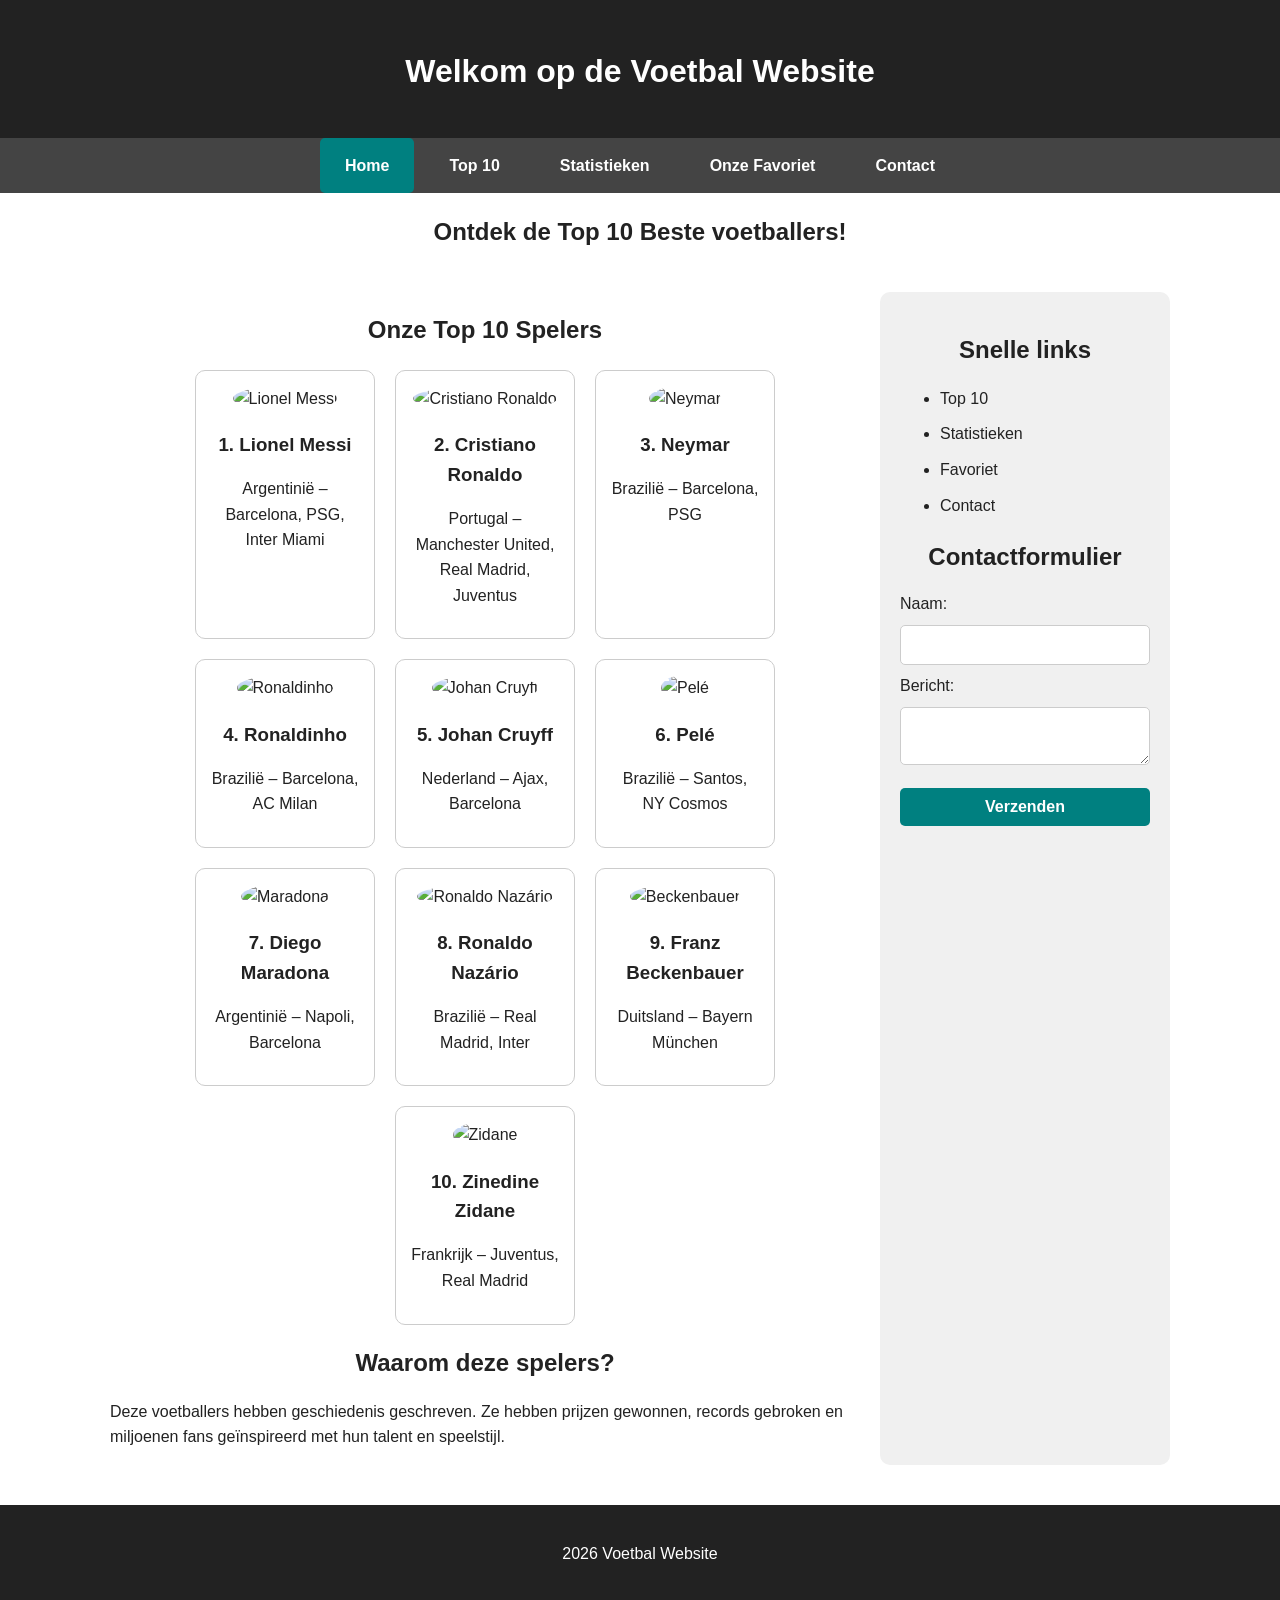
==== index.html @ 408447ed "Add files via upload" ====
<!DOCTYPE html>

<html lang="nl">
<head>
    <meta charset="UTF-8">
    <meta name="viewport" content="width=device-width, initial-scale=1.0">
    <title>Top 10 Beste voetballers - Home</title>
<link rel="stylesheet" href="style.css">
</head>
<body>

<header>
    <h1>Welkom op de Voetbal Website</h1>
</header>

<nav>
    <ul>
        <li><a href="index.html" class="active">Home</a></li>
        <li><a href="top10.html">Top 10</a></li>
        <li><a href="statistieken.html">Statistieken</a></li>
        <li><a href="favoriet.html">Onze Favoriet</a></li>
        <li><a href="contact.html">Contact</a></li>
    </ul>
</nav>

<section class="hero">
    <h2>Ontdek de Top 10 Beste voetballers!</h2>
</section>

<div class="container">
    <main>


    <section>
        <h2>Onze Top 10 Spelers</h2>

        <div class="card-container">
            <div class="card">
                <img src="images/messi.jpg" alt="Lionel Messi">
                <h3>1. Lionel Messi</h3>
                <p>Argentinië – Barcelona, PSG, Inter Miami</p>
            </div>

            <div class="card">
                <img src="images/ronaldo.jpg" alt="Cristiano Ronaldo">
                <h3>2. Cristiano Ronaldo</h3>
                <p>Portugal – Manchester United, Real Madrid, Juventus</p>
            </div>

            <div class="card">
                <img src="images/neymar.jpg" alt="Neymar">
                <h3>3. Neymar</h3>
                <p>Brazilië – Barcelona, PSG</p>
            </div>

            <div class="card">
                <img src="images/ronaldinho.jpg" alt="Ronaldinho">
                <h3>4. Ronaldinho</h3>
                <p>Brazilië – Barcelona, AC Milan</p>
            </div>

            <div class="card">
                <img src="images/cruyff.jpg" alt="Johan Cruyff">
                <h3>5. Johan Cruyff</h3>
                <p>Nederland – Ajax, Barcelona</p>
            </div>

            <div class="card">
                <img src="images/pele.jpg" alt="Pelé">
                <h3>6. Pelé</h3>
                <p>Brazilië – Santos, NY Cosmos</p>
            </div>

            <div class="card">
                <img src="images/maradona.jpg" alt="Maradona">
                <h3>7. Diego Maradona</h3>
                <p>Argentinië – Napoli, Barcelona</p>
            </div>

            <div class="card">
                <img src="images/ronaldo_nazario.jpg" alt="Ronaldo Nazário">
                <h3>8. Ronaldo Nazário</h3>
                <p>Brazilië – Real Madrid, Inter</p>
            </div>

            <div class="card">
                <img src="images/beckenbauer.jpg" alt="Beckenbauer">
                <h3>9. Franz Beckenbauer</h3>
                <p>Duitsland – Bayern München</p>
            </div>

            <div class="card">
                <img src="images/zidane.jpg" alt="Zidane">
                <h3>10. Zinedine Zidane</h3>
                <p>Frankrijk – Juventus, Real Madrid</p>
            </div>
        </div>
    </section>

    <section>
        <h2>Waarom deze spelers?</h2>
        <p>
            Deze voetballers hebben geschiedenis geschreven. Ze hebben prijzen gewonnen,
            records gebroken en miljoenen fans geïnspireerd met hun talent en speelstijl.
        </p>
    </section>

</main>

<aside>
    <h2>Snelle links</h2>
    <ul>
        <li><a href="top10.html">Top 10</a></li>
        <li><a href="statistieken.html">Statistieken</a></li>
        <li><a href="favoriet.html">Favoriet</a></li>
        <li><a href="contact.html">Contact</a></li>
    </ul>

    <h2>Contactformulier</h2>

    <form onsubmit="toonBericht(event)">
        <label>Naam:</label>
        <input type="text" id="naam" required>

        <label>Bericht:</label>
        <textarea id="bericht" required></textarea>

        <input type="submit" value="Verzenden">
    </form>

    <p id="melding"></p>
</aside>

</div>

<footer>
    <p> 2026 Voetbal Website</p>
</footer>

<script src="script.js"></script>

</body>
</html>
---- style.css ----
/* ALGEMEEN */
* {
    box-sizing: border-box;
}

html {
    scroll-behavior: smooth;
}

body {
    font-family: 'Segoe UI', Tahoma, Geneva, Verdana, sans-serif;
    margin: 0;
    background-color: #ffffff;
    color: #222;
    line-height: 1.6;
}

input, textarea, button {
    font-family: inherit;
    font-size: 1rem;
}

h1, h2, h3 {
    font-weight: 600;
    text-align: center;
    margin-bottom: 15px;
}

p {
    margin-bottom: 15px;
}

a {
    text-decoration: none;
    color: inherit;
}

/* HEADER */
header {
    background-color: #222;
    color: white;
    padding: 25px;
}

/* NAV */
nav ul {
    display: flex;
    justify-content: center;
    background-color: #444;
    list-style: none;
    margin: 0;
    padding: 0;
}

nav ul li {
    margin: 0 5px;
}

nav a {
    padding: 15px 25px;
    color: white;
    display: block;
    font-weight: bold;
    border-radius: 5px;
    transition: 0.3s;
}

nav a:hover,
nav a.active {
    background-color: #008080;
}

/* LAYOUT */
.container {
    display: flex;
    gap: 20px;
    max-width: 1100px;
    margin: 40px auto;
    padding: 0 20px;
}

main {
    flex: 3;
}

aside {
    flex: 1;
    background-color: #f0f0f0;
    padding: 20px;
    border-radius: 10px;
}

/* CARDS */
.card-container {
    display: flex;
    flex-wrap: wrap;
    gap: 20px;
    justify-content: center;
    margin-top: 20px;
}

.card {
    background-color: white;
    padding: 15px;
    border-radius: 10px;
    border: 1px solid #ccc;
    text-align: center;
    width: 180px;
    transition: 0.3s;
}

.card:hover {
    transform: translateY(-5px);
}

.card img {
    width: 100px;
    height: 100px;
    border-radius: 50%;
}

/* ⭐ NIEUW: SPELER BLOKKEN (TOP10 PAGINA) */
.speler {
    background-color: #f2f2f2;
    border-radius: 12px;
    padding: 20px;
    margin-bottom: 25px;
    border-left: 6px solid #008080;
    box-shadow: 0 3px 8px rgba(0,0,0,0.1);
    text-align: left;
}

.speler-foto {
    width: 100%;
    max-width: 200px;
    display: block;
    margin: 10px auto 15px auto;
    border-radius: 10px;
}

/* STATS */
.stats {
    display: flex;
    flex-wrap: wrap;
    gap: 15px;
    margin-top: 15px;
}

.stat {
    flex: 1;
    min-width: 150px;
    background: #f9f9f9;
    padding: 15px;
    border-radius: 8px;
    text-align: center;
}

/* FORM */
form input,
form textarea {
    width: 100%;
    padding: 10px;
    margin: 8px 0;
    border-radius: 5px;
    border: 1px solid #ccc;
}

form input[type="submit"] {
    background-color: #008080;
    color: white;
    font-weight: bold;
    cursor: pointer;
    border: none;
}

form input[type="submit"]:hover {
    background-color: #005f5f;
}

/* BUTTONS */
button {
    padding: 10px 15px;
    border-radius: 5px;
    border: none;
    background-color: #008080;
    color: white;
    cursor: pointer;
}

button:hover {
    background-color: #005f5f;
}

/* SOCIALS */
.social-links {
    display: flex;
    gap: 10px;
}

.social-links img {
    width: 40px;
}

/* GALERIJ */
.galerij {
    display: flex;
    flex-wrap: wrap;
    gap: 20px;
    margin: 20px 0;
    justify-content: center;
}

.galerij img {
    width: 100%;
    max-width: 300px;
    border-radius: 10px;
    box-shadow: 0 2px 6px rgba(0,0,0,0.1);
    transition: transform 0.3s;
}

.galerij img:hover {
    transform: scale(1.05);
}

/* FAVORIET */
.favoriet-kaart {
    background-color: white;
    border-radius: 10px;
    padding: 25px;
    border-left: 5px solid #008080;
    box-shadow: 0 2px 6px rgba(0,0,0,0.05);
    margin-bottom: 25px;
    text-align: justify;
}

/* EXTRA INFO */
.highlight {
    background-color: #e8f4f4;
    padding: 15px;
    border-left: 5px solid #008080;
    border-radius: 8px;
    margin: 15px 0;
}

ul li {
    margin-bottom: 10px;
}

/* FOOTER */
footer {
    background-color: #222;
    color: white;
    text-align: center;
    padding: 20px;
}

/* RESPONSIVE */
@media (max-width: 900px) {
    .container {
        flex-direction: column;
    }
}

@media (max-width: 600px) {
    .galerij img {
        max-width: 100%;
    }

    header h1 {
        font-size: 2rem;
    }
}
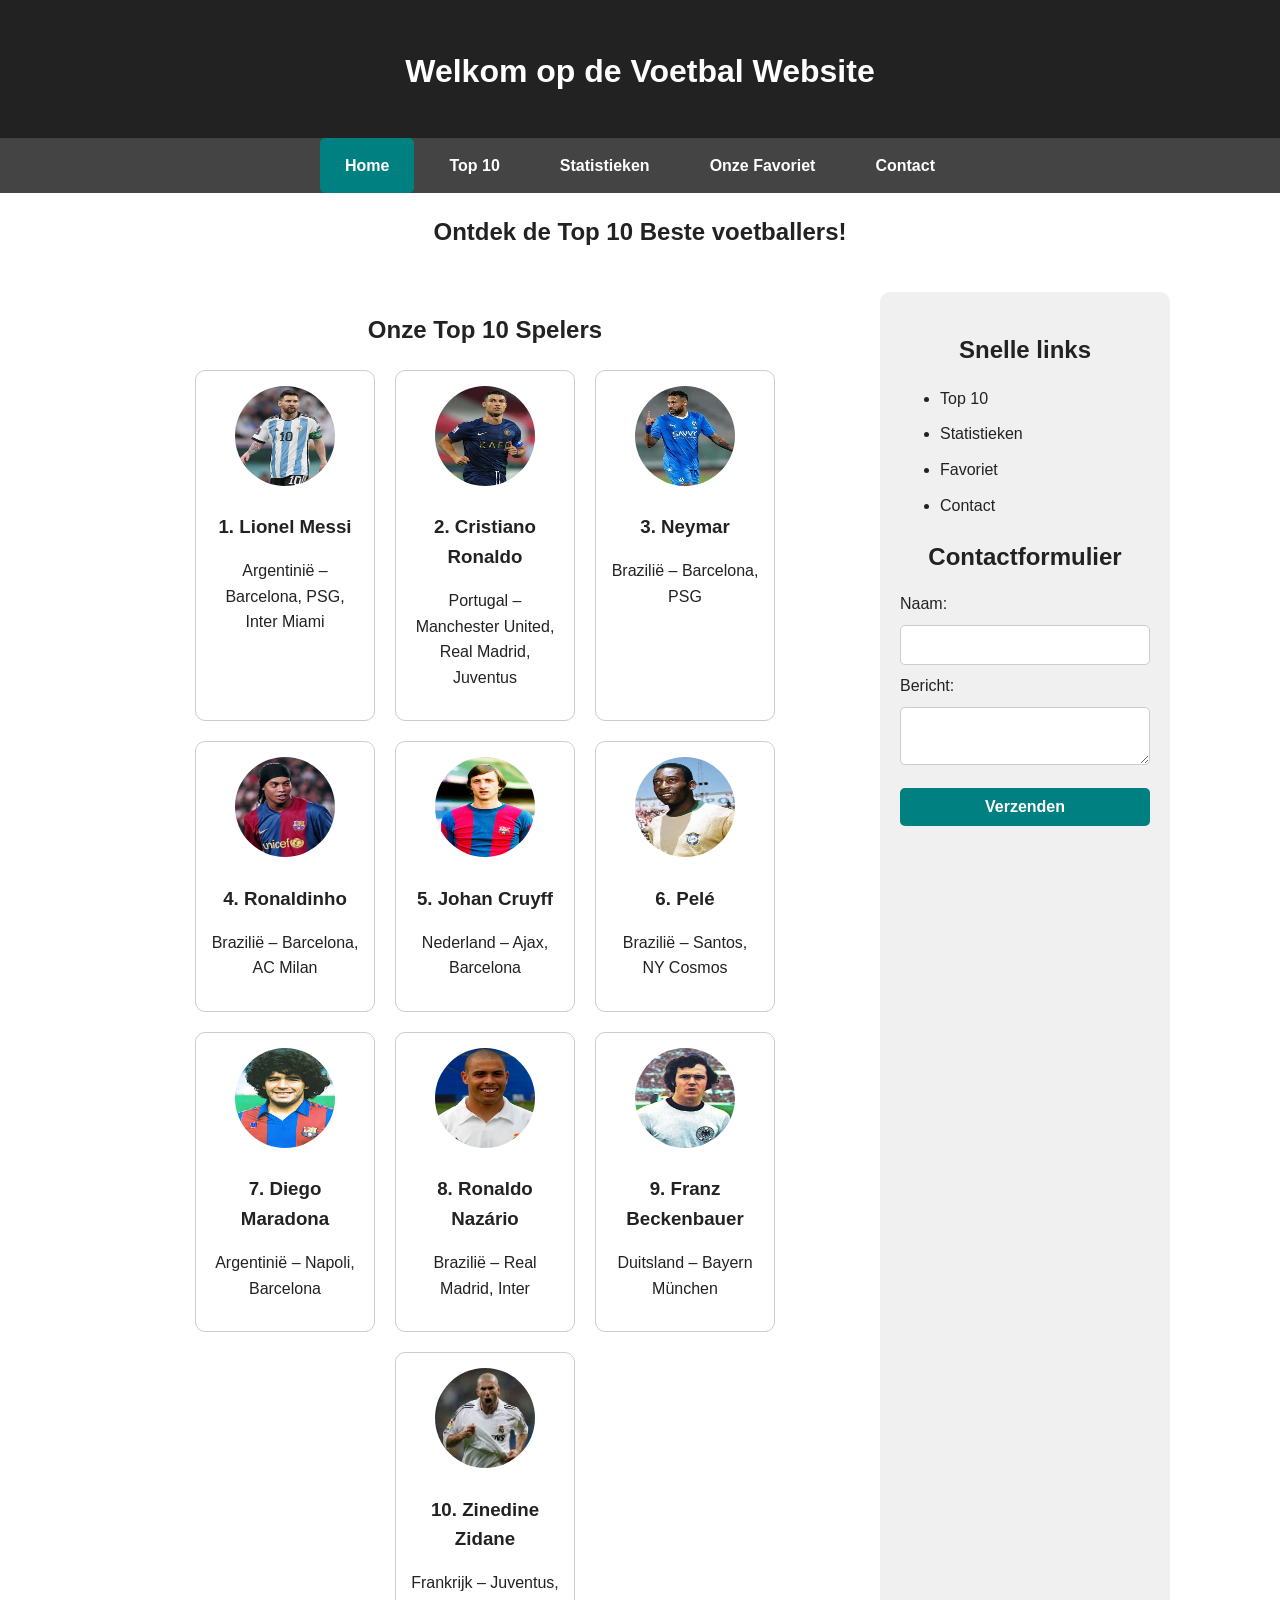
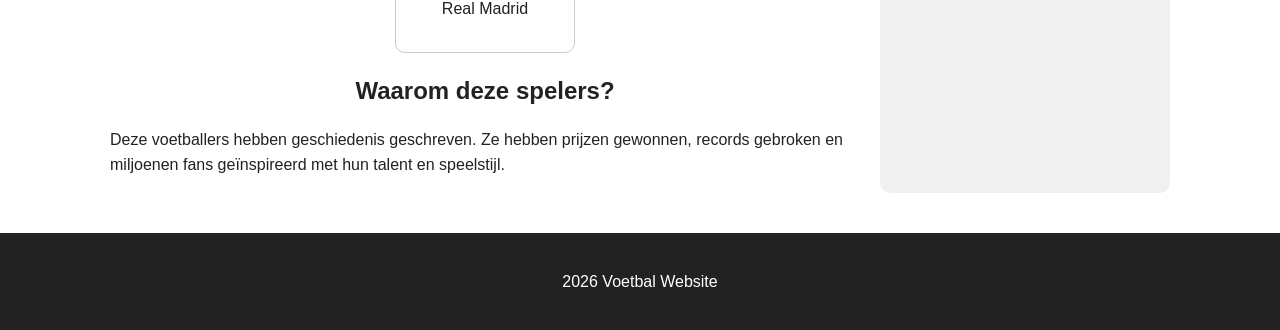
==== commit a8a82447: "Add files via upload" ====
--- a/index.html
+++ b/index.html
@@ -42,7 +42,7 @@
             </div>
 
             <div class="card">
-                <img src="images/ronaldo.jpg" alt="Cristiano Ronaldo">
+                <img src="images/Ronaldo.jpg" alt="Cristiano Ronaldo">
                 <h3>2. Cristiano Ronaldo</h3>
                 <p>Portugal – Manchester United, Real Madrid, Juventus</p>
             </div>
